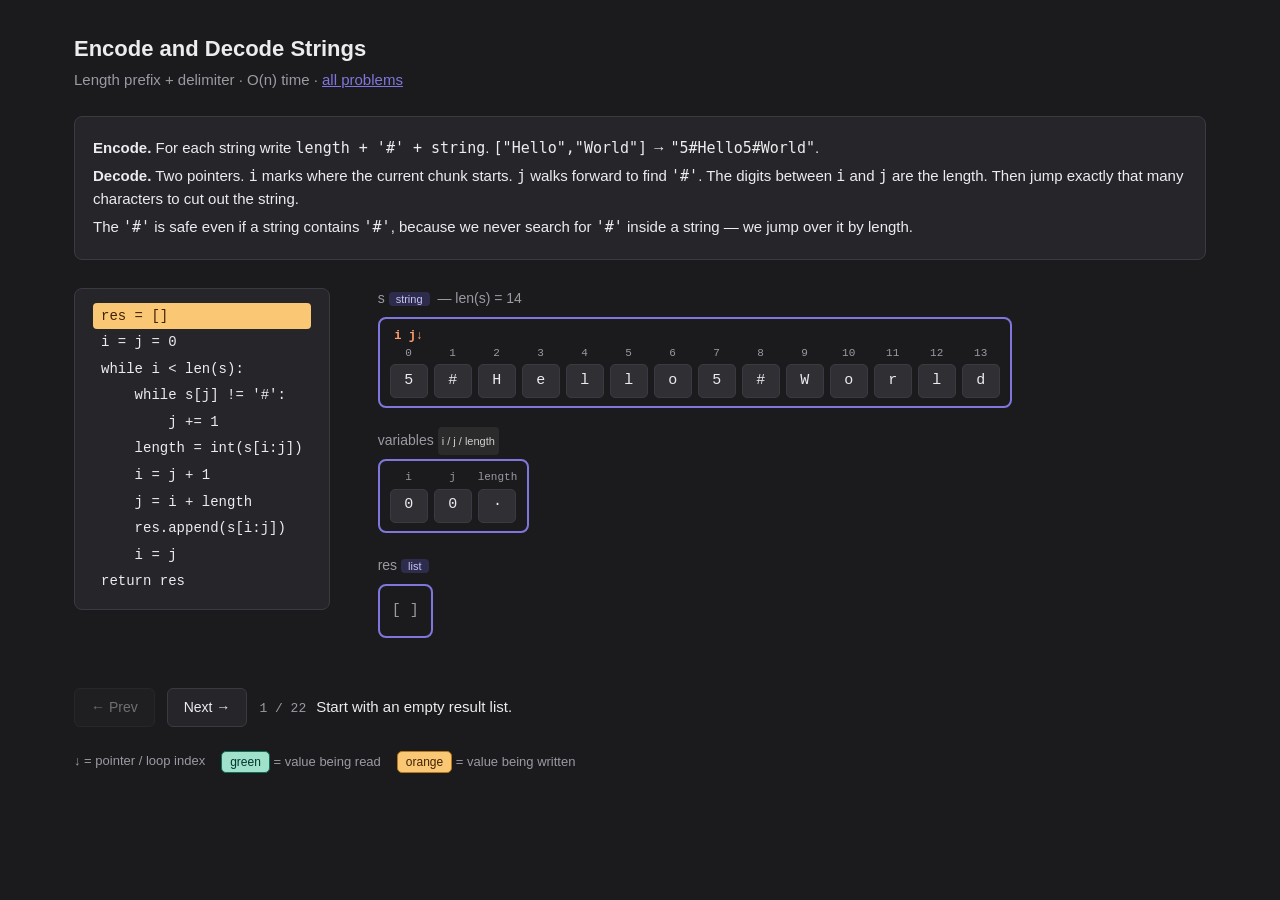
==== encode-decode-strings.html @ 8bd6dcd8 "Add files via upload" ====
<!DOCTYPE html>
<html lang="en">
<head>
<meta charset="utf-8">
<meta name="viewport" content="width=device-width,initial-scale=1">
<title>Encode and Decode Strings</title>
<link rel="stylesheet" href="style.css">
</head>
<body>
<div class="wrap">
<header>
  <h1>Encode and Decode Strings</h1>
  <p>Length prefix + delimiter · O(n) time · <a href="index.html">all problems</a></p>
</header>

<div class="idea">
  <p><strong>Encode.</strong> For each string write <code>length + '#' + string</code>. <code>["Hello","World"]</code> → <code>"5#Hello5#World"</code>.</p>
  <p><strong>Decode.</strong> Two pointers. <code>i</code> marks where the current chunk starts. <code>j</code> walks forward to find <code>'#'</code>. The digits between <code>i</code> and <code>j</code> are the length. Then jump exactly that many characters to cut out the string.</p>
  <p>The <code>'#'</code> is safe even if a string contains <code>'#'</code>, because we never search for <code>'#'</code> inside a string — we jump over it by length.</p>
</div>

<div class="viz" id="viz"></div>
</div>

<script src="stepper.js"></script>
<script>
var s="5#Hello5#World";
var lines=[
 "res = []",
 "i = j = 0",
 "while i < len(s):",
 "    while s[j] != '#':",
 "        j += 1",
 "    length = int(s[i:j])",
 "    i = j + 1",
 "    j = i + length",
 "    res.append(s[i:j])",
 "    i = j",
 "return res"
];
var res=[],i=0,j=0,length=null,steps=[];
function snap(line,msg,o){o=o||{};steps.push({line:line,msg:msg,reads:o.reads||[],writes:o.writes||[],
  ptrs:[["s",i,"i"],["s",j,"j"]],
  state:{s:s,vars:[i,j,length],res:res.slice()}});}

snap(0,"Start with an empty result list.");
snap(1,"i = 0, j = 0. Both pointers at the start.");
while(i<s.length){
  snap(2,"i = "+i+" < len(s) = "+s.length+"  →  keep going.",{reads:[["s",i]]});
  while(s[j]!=='#'){
    snap(3,"s["+j+"] = '"+s[j]+"' is not '#'  →  move j.",{reads:[["s",j]]});
    j++;
    snap(4,"j = "+j,{reads:[["s",j]]});
  }
  snap(3,"s["+j+"] = '#'  →  stop. j is on the '#'.",{reads:[["s",j]]});
  length=parseInt(s.slice(i,j));
  snap(5,"length = int(s["+i+":"+j+"]) = int('"+s.slice(i,j)+"') = "+length,{reads:[["s",i,j]],writes:[["vars",2]]});
  i=j+1;
  snap(6,"i = j + 1 = "+i+"  →  first character of the string, right after '#'.",{writes:[["vars",0]]});
  j=i+length;
  snap(7,"j = i + length = "+(i)+" + "+length+" = "+j+"  →  one past the last character.",{writes:[["vars",1]]});
  res.push(s.slice(i,j));
  snap(8,"res.append(s["+i+":"+j+"]) = '"+s.slice(i,j)+"'",{reads:[["s",i,j]],writes:[["res",res.length-1]]});
  i=j;
  snap(9,"i = j = "+i+"  →  next chunk starts here.",{writes:[["vars",0]]});
}
snap(2,"i = "+i+" is not < "+s.length+"  →  loop ends.");
snap(10,"return "+JSON.stringify(res));

Stepper.init({lines:lines,steps:steps,rows:[
  {id:"s",label:"s",tags:[{text:"string",after:"— len(s) = "+s.length}],kind:"list"},
  {id:"vars",label:"variables",tags:[{text:"i / j / length",cls:"dict"}],kind:"list"},
  {id:"res",label:"res",tags:[{text:"list"}],kind:"list"}
]});
// relabel the variables row indices
(function(){var el=document.getElementById('row-vars');var names=['i','j','length'];
  function fix(){el.querySelectorAll('.idx').forEach(function(x,k){x.textContent=names[k];});}
  fix();new MutationObserver(fix).observe(el,{childList:true});})();
</script>
</body>
</html>
---- style.css ----
:root{
  --bg:#1b1b1d;--panel:#26262a;--border:#3a3a40;--text:#ececef;--muted:#9a9aa3;
  --outer:#7f77dd;--inner:#1d9e75;
  --write:#fac775;--write-ink:#412402;--read:#9fe1cb;--read-ink:#04342c;
  --mono:"SF Mono",Menlo,Consolas,"Liberation Mono",monospace;
  --sans:-apple-system,"Segoe UI",Roboto,Helvetica,Arial,sans-serif;
}
*{box-sizing:border-box}
body{margin:0;background:var(--bg);color:var(--text);font-family:var(--sans);font-size:15px;line-height:1.5}
a{color:var(--outer)}
.wrap{max-width:1180px;margin:0 auto;padding:32px 24px 64px}
header h1{font-size:22px;font-weight:600;margin:0 0 4px}
header p{margin:0 0 24px;color:var(--muted)}
.idea{background:var(--panel);border:1px solid var(--border);border-radius:8px;padding:14px 18px;margin-bottom:28px}
.idea p{margin:6px 0}
.viz{display:grid;grid-template-columns:auto minmax(0,1fr);column-gap:48px;row-gap:24px;align-items:start}
@media (max-width:820px){.viz{grid-template-columns:1fr}}
pre.code{font-family:var(--mono);font-size:14px;line-height:1.9;margin:0;padding:14px 18px;background:var(--panel);border:1px solid var(--border);border-radius:8px;white-space:pre;overflow-x:auto}
pre.code span{display:block;padding:0 8px;border-radius:4px}
pre.code span.on{background:var(--write);color:var(--write-ink)}
.rows{min-width:0}
.lbl{font-size:14px;color:var(--muted);margin:0 0 8px}
.lbl+.lbl{margin-top:0}
.row{margin-bottom:22px}
.tag{font-size:11px;padding:1px 7px;border-radius:4px;margin:0 4px;background:#2e2c4d;color:#c9c4f7}
.tag.dict{background:#2b2b2b;color:#cfcfcf}
.tag.inner{background:#123f34;color:#9fe1cb}
.mono{font-family:var(--mono);font-size:15px}
.outer{display:inline-flex;flex-wrap:wrap;align-items:flex-end;gap:6px;padding:8px 10px;border:2px solid var(--outer);border-radius:8px;min-height:50px}
.slot{display:flex;flex-direction:column;align-items:center}
.ptr{height:18px;font-size:12px;color:#ff9f6b;font-weight:600}
.idx{font-size:11px;color:var(--muted);margin-bottom:3px}
.cell{display:inline-flex;align-items:center;justify-content:center;min-width:38px;height:34px;padding:0 8px;border:1px solid var(--border);border-radius:5px;background:#2f2f34}
.cell.w{background:var(--write);color:var(--write-ink);border-color:#ba7517}
.cell.r{background:var(--read);color:var(--read-ink);border-color:#0f6e56}
.inner{display:inline-flex;align-items:center;gap:4px;min-width:48px;height:40px;padding:0 6px;border:1.5px solid var(--inner);border-radius:6px;background:#2a2a2e}
.inner.w{border-color:#ba7517;box-shadow:0 0 0 1px #ba7517 inset}
.inner .empty{color:var(--muted);font-size:13px}
.dict{padding:8px 4px;min-height:34px}
.dict .kv{padding:3px 6px;border-radius:4px}
.dict .kv.w{background:var(--write);color:var(--write-ink)}
.dict .kv.r{background:var(--read);color:var(--read-ink)}
.controls{grid-column:1/-1;display:flex;align-items:center;gap:12px;flex-wrap:wrap;margin-top:4px}
button{font:inherit;font-size:14px;padding:8px 16px;border-radius:6px;border:1px solid var(--border);background:var(--panel);color:var(--text);cursor:pointer}
button:hover{border-color:var(--outer)}
button:focus-visible{outline:2px solid var(--outer);outline-offset:2px}
button:disabled{opacity:.4;cursor:default}
.msg{font-size:15px}
.msg .n{color:var(--muted);margin-right:10px;font-family:var(--mono);font-size:13px}
.legend{grid-column:1/-1;font-size:13px;color:var(--muted);display:flex;gap:16px;flex-wrap:wrap}
.legend .cell{min-width:auto;height:auto;padding:1px 8px;font-size:12px}
ul.problems{list-style:none;padding:0;margin:0}
ul.problems li{padding:12px 0;border-bottom:1px solid var(--border)}
ul.problems a{font-size:17px;text-decoration:none}
ul.problems small{display:block;color:var(--muted);margin-top:2px}
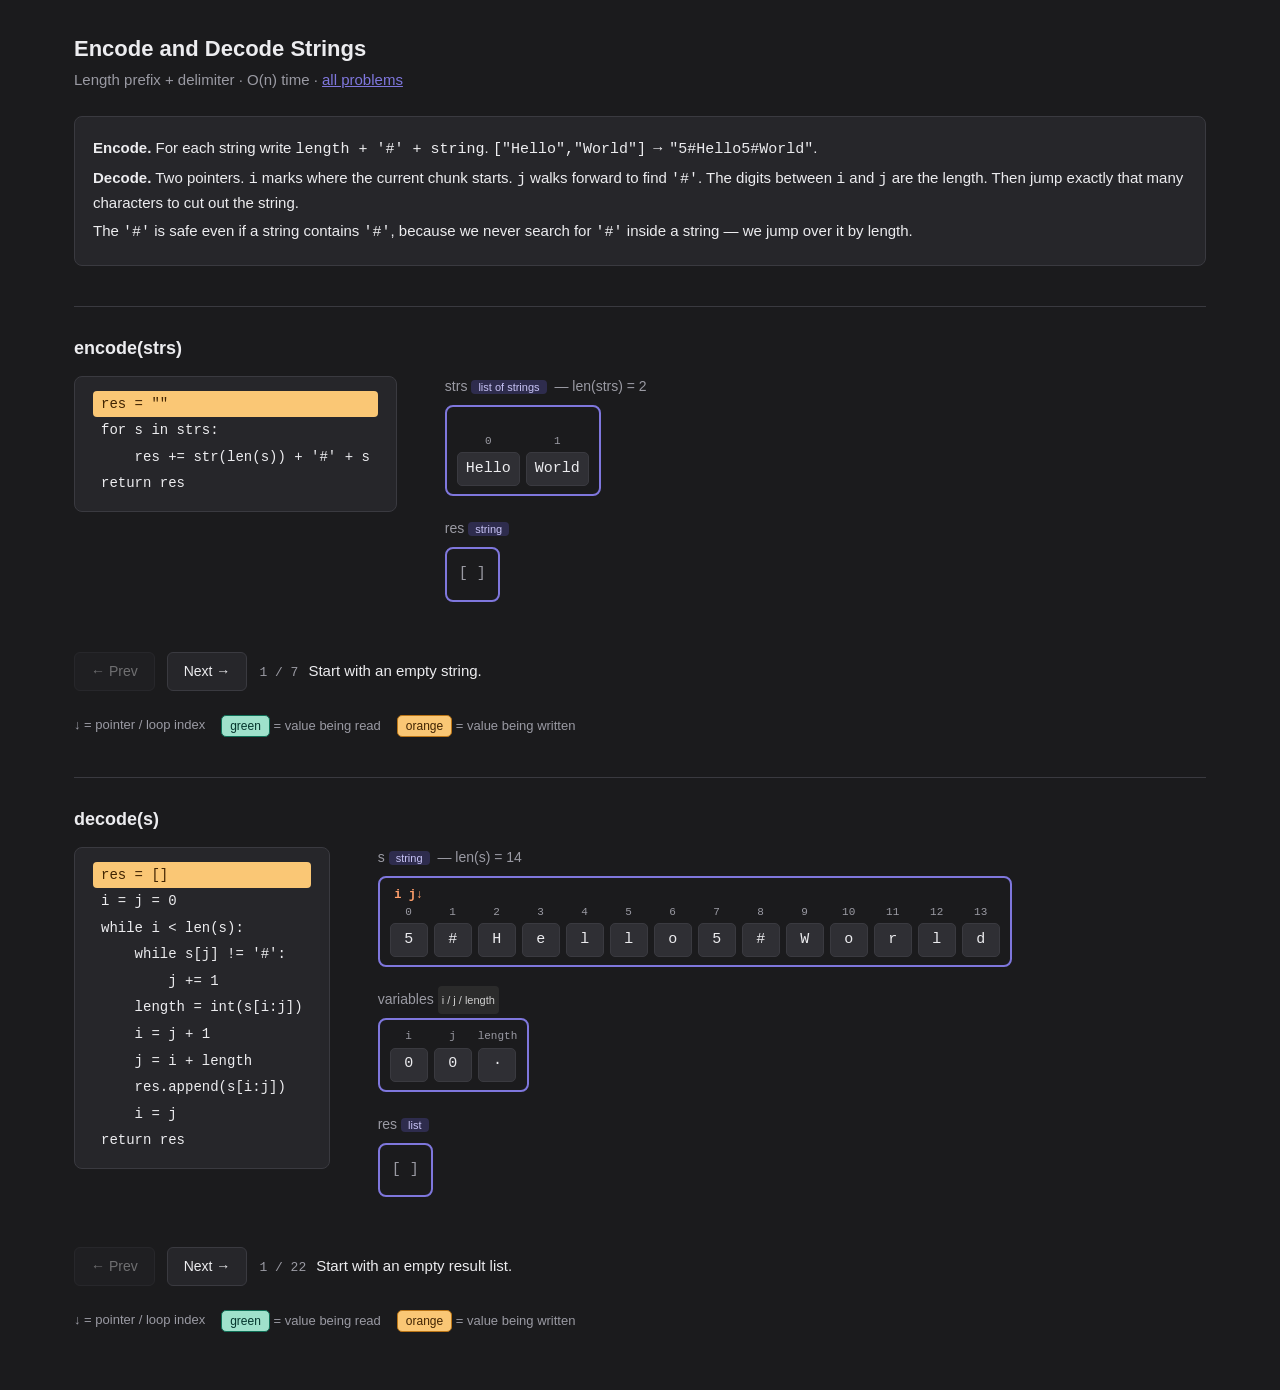
==== commit b1184500: "Add files via upload" ====
--- a/encode-decode-strings.html
+++ b/encode-decode-strings.html
@@ -5,6 +5,7 @@
 <meta name="viewport" content="width=device-width,initial-scale=1">
 <title>Encode and Decode Strings</title>
 <link rel="stylesheet" href="style.css">
+<style>h2{font-size:18px;font-weight:600;margin:40px 0 14px;padding-top:28px;border-top:1px solid var(--border)}</style>
 </head>
 <body>
 <div class="wrap">
@@ -19,11 +20,42 @@
   <p>The <code>'#'</code> is safe even if a string contains <code>'#'</code>, because we never search for <code>'#'</code> inside a string — we jump over it by length.</p>
 </div>
 
-<div class="viz" id="viz"></div>
+<h2>encode(strs)</h2>
+<div class="viz" id="enc"></div>
+
+<h2>decode(s)</h2>
+<div class="viz" id="dec"></div>
 </div>
 
 <script src="stepper.js"></script>
 <script>
+// ---------- encode ----------
+(function(){
+var strs=["Hello","World"];
+var lines=[
+ "res = \"\"",
+ "for s in strs:",
+ "    res += str(len(s)) + '#' + s",
+ "return res"
+];
+var res="",steps=[];
+function snap(line,msg,o){o=o||{};steps.push({line:line,msg:msg,reads:o.reads||[],writes:o.writes||[],ptrs:o.ptrs||[],
+  state:{strs:strs,res:res}});}
+snap(0,"Start with an empty string.");
+for(var k=0;k<strs.length;k++){var s=strs[k];
+  snap(1,"s = \""+s+"\"",{reads:[["strs",k]],ptrs:[["strs",k,"s"]]});
+  var before=res.length,piece=String(s.length)+"#"+s;res+=piece;
+  snap(2,"str(len(s)) = \""+s.length+"\", + '#', + \""+s+"\"  →  append \""+piece+"\"",{reads:[["strs",k]],writes:[["res",before,res.length]],ptrs:[["strs",k,"s"]]});}
+snap(1,"No more strings  →  loop ends.");
+snap(3,"return \""+res+"\"");
+Stepper.init({lines:lines,steps:steps,noKeys:true,rows:[
+  {id:"strs",label:"strs",tags:[{text:"list of strings",after:"— len(strs) = "+strs.length}],kind:"list"},
+  {id:"res",label:"res",tags:[{text:"string"}],kind:"list"}
+]},"enc");
+})();
+
+// ---------- decode ----------
+(function(){
 var s="5#Hello5#World";
 var lines=[
  "res = []",
@@ -42,7 +74,6 @@
 function snap(line,msg,o){o=o||{};steps.push({line:line,msg:msg,reads:o.reads||[],writes:o.writes||[],
   ptrs:[["s",i,"i"],["s",j,"j"]],
   state:{s:s,vars:[i,j,length],res:res.slice()}});}
-
 snap(0,"Start with an empty result list.");
 snap(1,"i = 0, j = 0. Both pointers at the start.");
 while(i<s.length){
@@ -58,7 +89,7 @@
   i=j+1;
   snap(6,"i = j + 1 = "+i+"  →  first character of the string, right after '#'.",{writes:[["vars",0]]});
   j=i+length;
-  snap(7,"j = i + length = "+(i)+" + "+length+" = "+j+"  →  one past the last character.",{writes:[["vars",1]]});
+  snap(7,"j = i + length = "+i+" + "+length+" = "+j+"  →  one past the last character.",{writes:[["vars",1]]});
   res.push(s.slice(i,j));
   snap(8,"res.append(s["+i+":"+j+"]) = '"+s.slice(i,j)+"'",{reads:[["s",i,j]],writes:[["res",res.length-1]]});
   i=j;
@@ -66,16 +97,15 @@
 }
 snap(2,"i = "+i+" is not < "+s.length+"  →  loop ends.");
 snap(10,"return "+JSON.stringify(res));
-
 Stepper.init({lines:lines,steps:steps,rows:[
   {id:"s",label:"s",tags:[{text:"string",after:"— len(s) = "+s.length}],kind:"list"},
   {id:"vars",label:"variables",tags:[{text:"i / j / length",cls:"dict"}],kind:"list"},
   {id:"res",label:"res",tags:[{text:"list"}],kind:"list"}
-]});
-// relabel the variables row indices
-(function(){var el=document.getElementById('row-vars');var names=['i','j','length'];
+]},"dec");
+(function(){var el=document.getElementById('dec-row-vars');var names=['i','j','length'];
   function fix(){el.querySelectorAll('.idx').forEach(function(x,k){x.textContent=names[k];});}
   fix();new MutationObserver(fix).observe(el,{childList:true});})();
+})();
 </script>
 </body>
 </html>
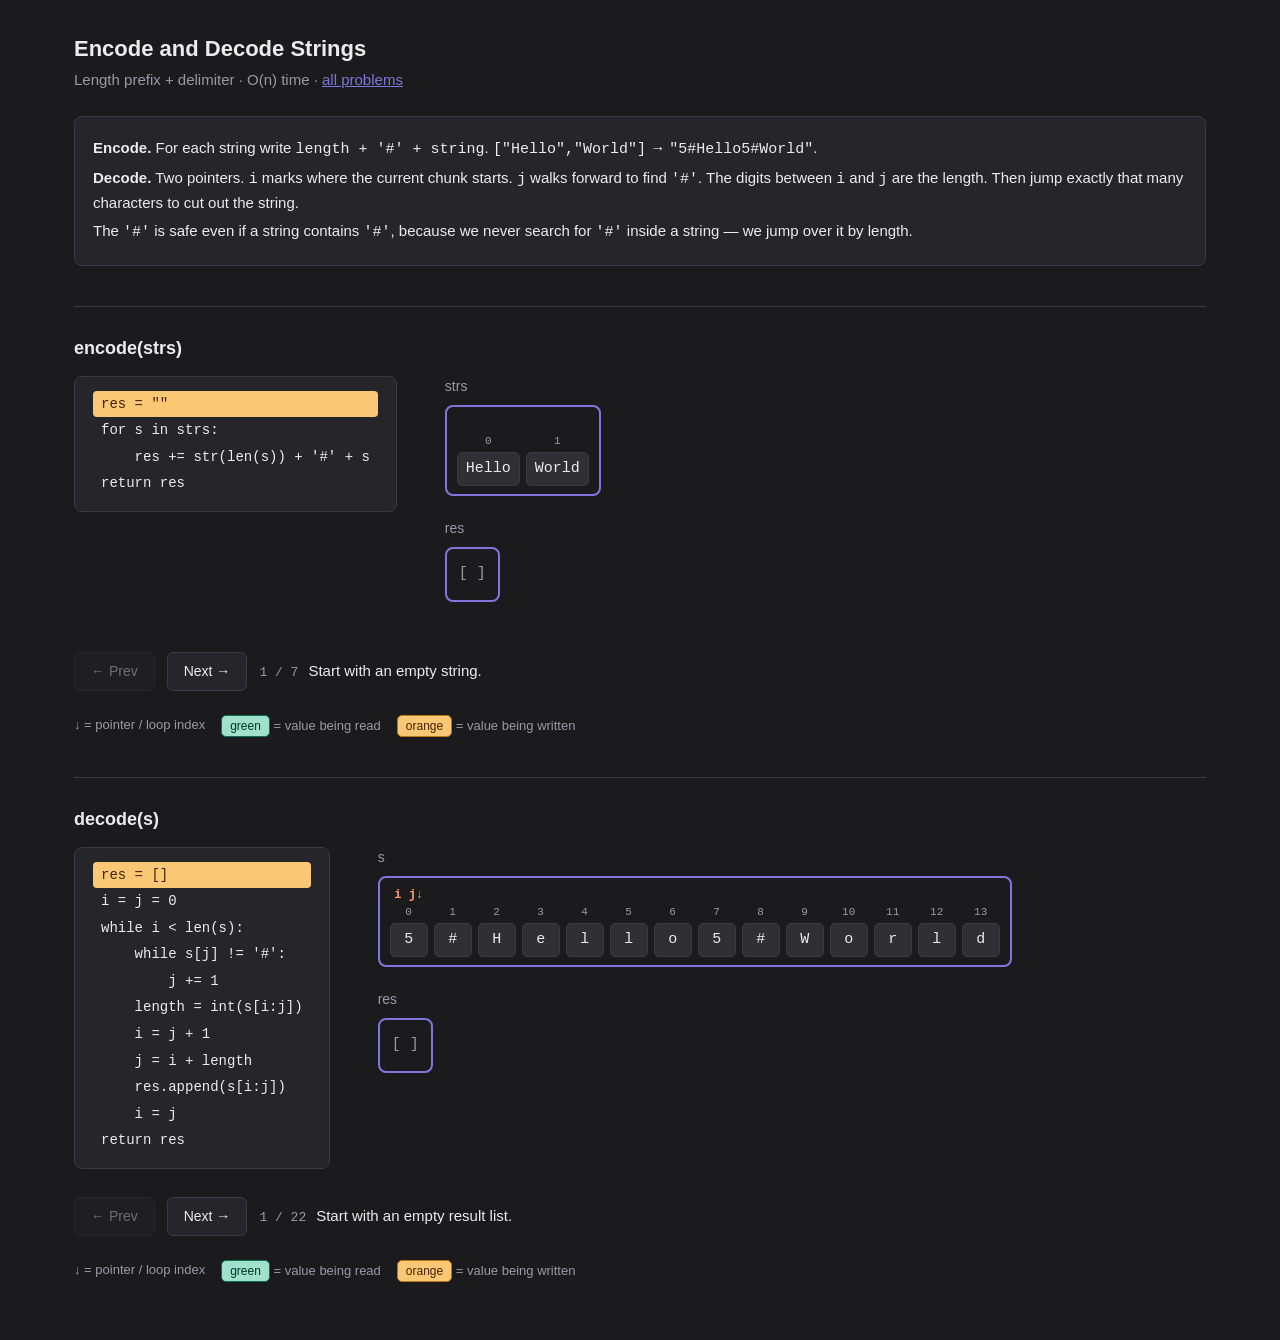
==== commit d69bf7aa: "Add files via upload" ====
--- a/encode-decode-strings.html
+++ b/encode-decode-strings.html
@@ -49,8 +49,8 @@
 snap(1,"No more strings  →  loop ends.");
 snap(3,"return \""+res+"\"");
 Stepper.init({lines:lines,steps:steps,noKeys:true,rows:[
-  {id:"strs",label:"strs",tags:[{text:"list of strings",after:"— len(strs) = "+strs.length}],kind:"list"},
-  {id:"res",label:"res",tags:[{text:"string"}],kind:"list"}
+  {id:"strs",label:"strs",kind:"list"},
+  {id:"res",label:"res",kind:"list"}
 ]},"enc");
 })();
 
@@ -73,7 +73,7 @@
 var res=[],i=0,j=0,length=null,steps=[];
 function snap(line,msg,o){o=o||{};steps.push({line:line,msg:msg,reads:o.reads||[],writes:o.writes||[],
   ptrs:[["s",i,"i"],["s",j,"j"]],
-  state:{s:s,vars:[i,j,length],res:res.slice()}});}
+  state:{s:s,res:res.slice()}});}
 snap(0,"Start with an empty result list.");
 snap(1,"i = 0, j = 0. Both pointers at the start.");
 while(i<s.length){
@@ -85,26 +85,22 @@
   }
   snap(3,"s["+j+"] = '#'  →  stop. j is on the '#'.",{reads:[["s",j]]});
   length=parseInt(s.slice(i,j));
-  snap(5,"length = int(s["+i+":"+j+"]) = int('"+s.slice(i,j)+"') = "+length,{reads:[["s",i,j]],writes:[["vars",2]]});
+  snap(5,"length = int(s["+i+":"+j+"]) = int('"+s.slice(i,j)+"') = "+length,{reads:[["s",i,j]]});
   i=j+1;
-  snap(6,"i = j + 1 = "+i+"  →  first character of the string, right after '#'.",{writes:[["vars",0]]});
+  snap(6,"i = j + 1 = "+i+"  →  first character of the string, right after '#'.",{});
   j=i+length;
-  snap(7,"j = i + length = "+i+" + "+length+" = "+j+"  →  one past the last character.",{writes:[["vars",1]]});
+  snap(7,"j = i + length = "+i+" + "+length+" = "+j+"  →  one past the last character.",{});
   res.push(s.slice(i,j));
   snap(8,"res.append(s["+i+":"+j+"]) = '"+s.slice(i,j)+"'",{reads:[["s",i,j]],writes:[["res",res.length-1]]});
   i=j;
-  snap(9,"i = j = "+i+"  →  next chunk starts here.",{writes:[["vars",0]]});
+  snap(9,"i = j = "+i+"  →  next chunk starts here.",{});
 }
 snap(2,"i = "+i+" is not < "+s.length+"  →  loop ends.");
 snap(10,"return "+JSON.stringify(res));
 Stepper.init({lines:lines,steps:steps,rows:[
-  {id:"s",label:"s",tags:[{text:"string",after:"— len(s) = "+s.length}],kind:"list"},
-  {id:"vars",label:"variables",tags:[{text:"i / j / length",cls:"dict"}],kind:"list"},
-  {id:"res",label:"res",tags:[{text:"list"}],kind:"list"}
+  {id:"s",label:"s",kind:"list"},
+  {id:"res",label:"res",kind:"list"}
 ]},"dec");
-(function(){var el=document.getElementById('dec-row-vars');var names=['i','j','length'];
-  function fix(){el.querySelectorAll('.idx').forEach(function(x,k){x.textContent=names[k];});}
-  fix();new MutationObserver(fix).observe(el,{childList:true});})();
 })();
 </script>
 </body>
